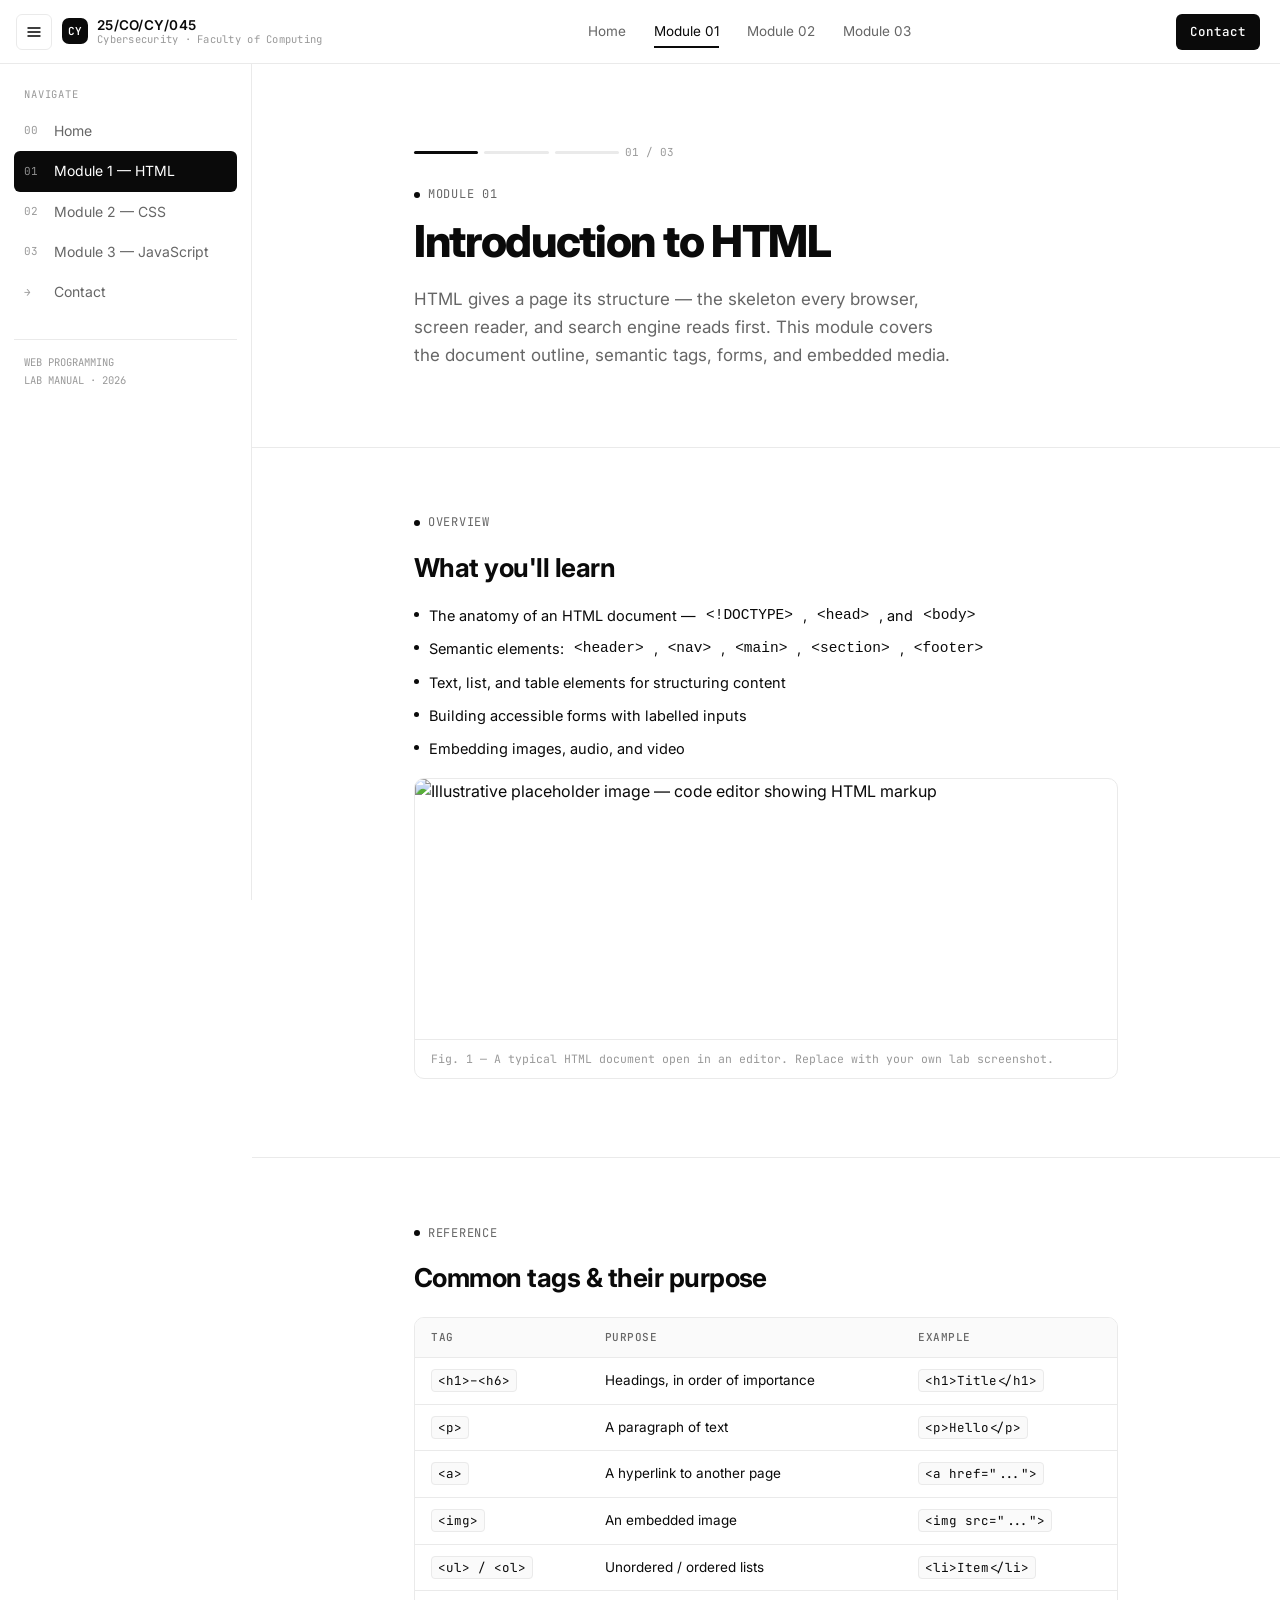
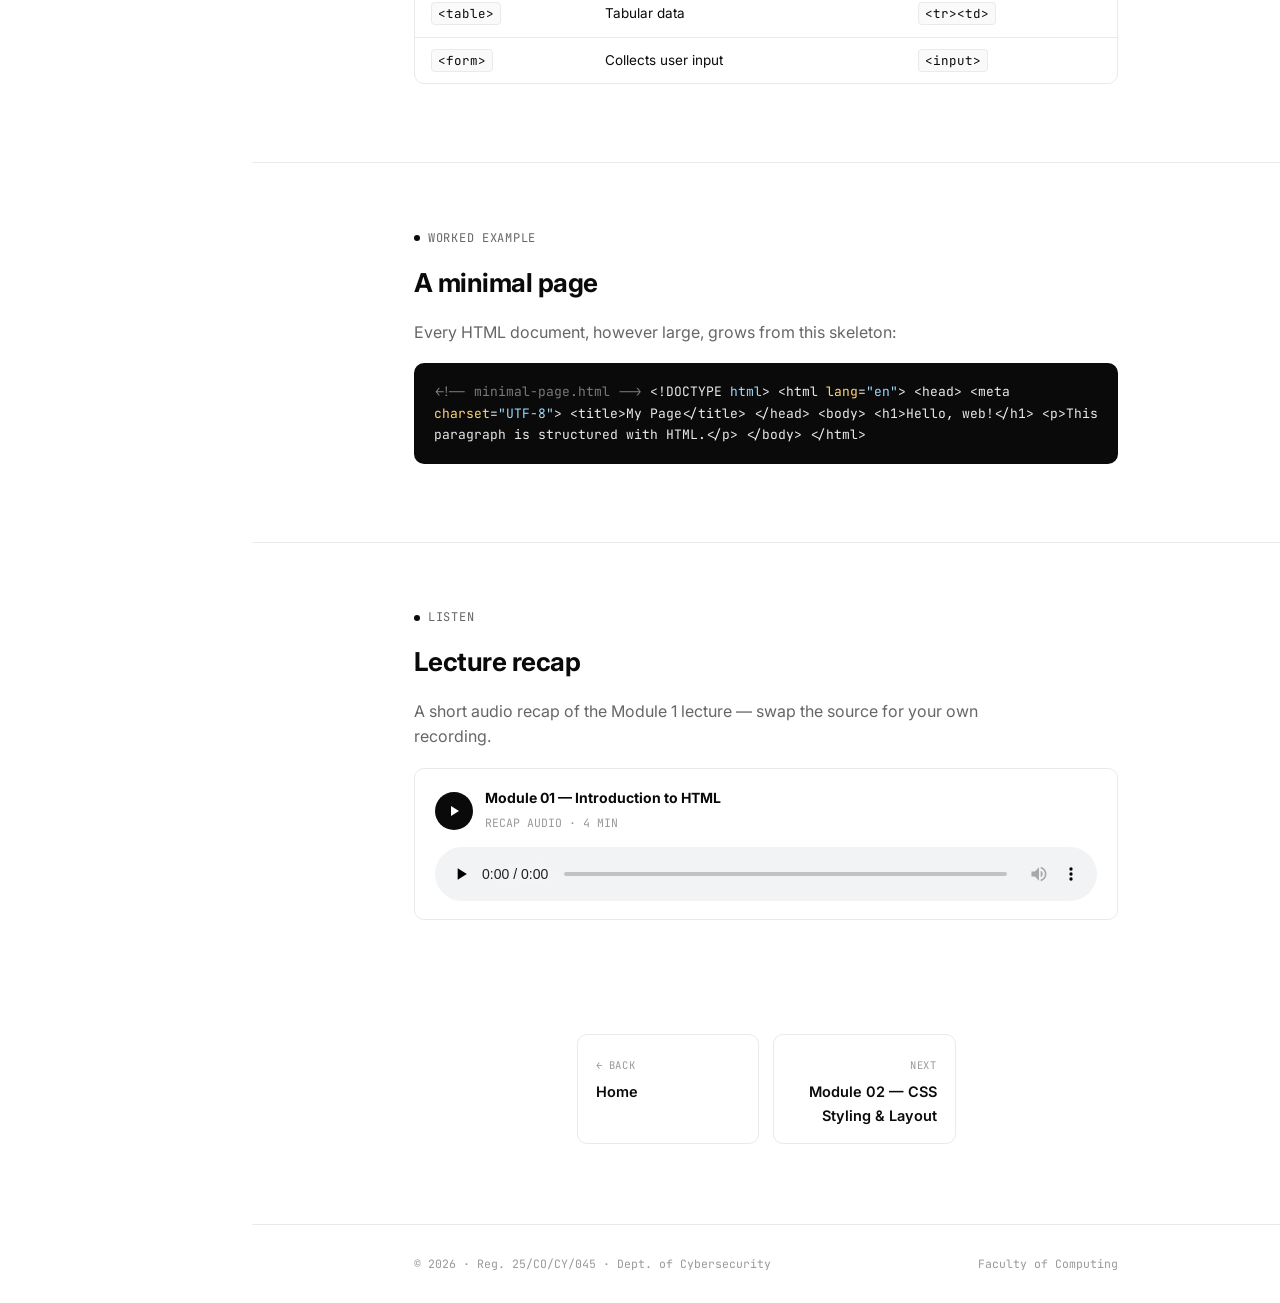
==== module-1.html @ 665caa6e "Add files via upload" ====
<!DOCTYPE html>
<html lang="en">
<head>
<meta charset="UTF-8">
<meta name="viewport" content="width=device-width, initial-scale=1.0">
<title>Module 01 — Introduction to HTML</title>
<meta name="description" content="Module 1 of the Web Programming lab manual: HTML document structure, semantic elements, forms, and media.">
<link rel="stylesheet" href="styles.css">
</head>
<body>

<div class="sidebar-overlay"></div>

<header class="site-header">
  <div class="header-left">
    <button class="menu-btn" aria-label="Toggle navigation">
      <svg viewBox="0 0 16 16" fill="none"><path d="M2 4h12M2 8h12M2 12h12" stroke="currentColor" stroke-width="1.4" stroke-linecap="round"/></svg>
    </button>
    <a href="index.html" class="brand">
      <span class="brand-mark">CY</span>
      <span class="brand-text"><b>25/CO/CY/045</b><span>Cybersecurity · Faculty of Computing</span></span>
    </a>
  </div>
  <nav class="header-nav">
    <a href="index.html">Home</a>
    <a href="module-1.html" class="active">Module 01</a>
    <a href="module-2.html">Module 02</a>
    <a href="module-3.html">Module 03</a>
  </nav>
  <a href="contact.html" class="header-cta">Contact</a>
</header>

<aside class="sidebar">
  <div class="sidebar-section">
    <span class="sidebar-label">Navigate</span>
    <a href="index.html" class="sidebar-link"><span class="sidebar-num">00</span>Home</a>
    <a href="module-1.html" class="sidebar-link active"><span class="sidebar-num">01</span>Module 1 — HTML</a>
    <a href="module-2.html" class="sidebar-link"><span class="sidebar-num">02</span>Module 2 — CSS</a>
    <a href="module-3.html" class="sidebar-link"><span class="sidebar-num">03</span>Module 3 — JavaScript</a>
    <a href="contact.html" class="sidebar-link"><span class="sidebar-num">→</span>Contact</a>
  </div>
  <div class="sidebar-foot">
    WEB PROGRAMMING<br>LAB MANUAL · 2026
  </div>
</aside>

<div class="content">

  <section class="hero" style="padding:80px 0 48px;">
    <div class="container reveal">
      <div class="rail" style="max-width:260px;">
        <div class="seg done"></div><div class="seg"></div><div class="seg"></div>
        <span class="rail-label">01 / 03</span>
      </div>
      <span class="eyebrow">Module 01</span>
      <h1 style="font-size:clamp(30px,4.4vw,44px);">Introduction to HTML</h1>
      <p class="lead">HTML gives a page its structure — the skeleton every browser, screen reader, and search engine reads first. This module covers the document outline, semantic tags, forms, and embedded media.</p>
    </div>
  </section>

  <section class="block">
    <div class="container">
      <span class="eyebrow reveal">Overview</span>
      <h2 class="reveal">What you'll learn</h2>
      <ul class="check-list reveal">
        <li>The anatomy of an HTML document — <code>&lt;!DOCTYPE&gt;</code>, <code>&lt;head&gt;</code>, and <code>&lt;body&gt;</code></li>
        <li>Semantic elements: <code>&lt;header&gt;</code>, <code>&lt;nav&gt;</code>, <code>&lt;main&gt;</code>, <code>&lt;section&gt;</code>, <code>&lt;footer&gt;</code></li>
        <li>Text, list, and table elements for structuring content</li>
        <li>Building accessible forms with labelled inputs</li>
        <li>Embedding images, audio, and video</li>
      </ul>

      <div class="figure reveal">
        <img src="https://picsum.photos/seed/html-structure/900/600" alt="Illustrative placeholder image — code editor showing HTML markup" loading="lazy">
        <figcaption>Fig. 1 — A typical HTML document open in an editor. Replace with your own lab screenshot.</figcaption>
      </div>
    </div>
  </section>

  <section class="block">
    <div class="container">
      <span class="eyebrow reveal">Reference</span>
      <h2 class="reveal">Common tags &amp; their purpose</h2>
      <div class="table-wrap reveal">
        <table>
          <thead>
            <tr><th>Tag</th><th>Purpose</th><th>Example</th></tr>
          </thead>
          <tbody>
            <tr><td><code>&lt;h1&gt;–&lt;h6&gt;</code></td><td>Headings, in order of importance</td><td><code>&lt;h1&gt;Title&lt;/h1&gt;</code></td></tr>
            <tr><td><code>&lt;p&gt;</code></td><td>A paragraph of text</td><td><code>&lt;p&gt;Hello&lt;/p&gt;</code></td></tr>
            <tr><td><code>&lt;a&gt;</code></td><td>A hyperlink to another page</td><td><code>&lt;a href="..."&gt;</code></td></tr>
            <tr><td><code>&lt;img&gt;</code></td><td>An embedded image</td><td><code>&lt;img src="..."&gt;</code></td></tr>
            <tr><td><code>&lt;ul&gt; / &lt;ol&gt;</code></td><td>Unordered / ordered lists</td><td><code>&lt;li&gt;Item&lt;/li&gt;</code></td></tr>
            <tr><td><code>&lt;table&gt;</code></td><td>Tabular data</td><td><code>&lt;tr&gt;&lt;td&gt;</code></td></tr>
            <tr><td><code>&lt;form&gt;</code></td><td>Collects user input</td><td><code>&lt;input&gt;</code></td></tr>
          </tbody>
        </table>
      </div>
    </div>
  </section>

  <section class="block">
    <div class="container">
      <span class="eyebrow reveal">Worked example</span>
      <h2 class="reveal">A minimal page</h2>
      <p class="reveal">Every HTML document, however large, grows from this skeleton:</p>
      <div class="codeblock reveal">
<span class="c1">&lt;!-- minimal-page.html --&gt;</span>
&lt;!DOCTYPE <span class="c2">html</span>&gt;
&lt;html <span class="c3">lang</span>=<span class="c2">"en"</span>&gt;
&lt;head&gt;
  &lt;meta <span class="c3">charset</span>=<span class="c2">"UTF-8"</span>&gt;
  &lt;title&gt;My Page&lt;/title&gt;
&lt;/head&gt;
&lt;body&gt;
  &lt;h1&gt;Hello, web!&lt;/h1&gt;
  &lt;p&gt;This paragraph is structured with HTML.&lt;/p&gt;
&lt;/body&gt;
&lt;/html&gt;
      </div>
    </div>
  </section>

  <section class="block">
    <div class="container">
      <span class="eyebrow reveal">Listen</span>
      <h2 class="reveal">Lecture recap</h2>
      <p class="reveal">A short audio recap of the Module 1 lecture — swap the source for your own recording.</p>
      <div class="audio-card reveal">
        <div class="audio-top">
          <div class="audio-icon">
            <svg viewBox="0 0 16 16" fill="none" width="16" height="16"><path d="M5 3v10l8-5-8-5Z" fill="currentColor"/></svg>
          </div>
          <div class="audio-meta">
            <b>Module 01 — Introduction to HTML</b>
            <span>RECAP AUDIO · 4 MIN</span>
          </div>
        </div>
        <audio controls preload="none">
          <source src="https://www.soundhelix.com/examples/mp3/SoundHelix-Song-1.mp3" type="audio/mpeg">
          Your browser does not support the audio element.
        </audio>
      </div>
    </div>
  </section>

  <div class="container">
    <div class="pager reveal">
      <a href="index.html"><span class="dir">← Back</span><div class="ttl">Home</div></a>
      <a href="module-2.html" class="next"><span class="dir">Next</span><div class="ttl">Module 02 — CSS Styling &amp; Layout</div></a>
    </div>
  </div>

  <footer class="site-footer">
    <div class="container">
      <p>© 2026 · Reg. 25/CO/CY/045 · Dept. of Cybersecurity</p>
      <p>Faculty of Computing</p>
    </div>
  </footer>
</div>

<script src="script.js"></script>
</body>
</html>
---- styles.css ----
/* ============================================================
   Web Programming — Lab Manual Site
   Design system: monochrome, hairline borders, Geist-inspired type
   ============================================================ */

@import url('https://fonts.googleapis.com/css2?family=Inter:wght@400;500;600;700;800&family=JetBrains+Mono:wght@400;500;600&display=swap');

:root{
  --bg: #ffffff;
  --fg: #0a0a0a;
  --muted: #666666;
  --faint: #999999;
  --border: #eaeaea;
  --border-strong:#dcdcdc;
  --subtle: #fafafa;
  --hover: #f3f3f3;
  --invert-bg:#0a0a0a;
  --invert-fg:#ffffff;

  --header-h: 64px;
  --sidebar-w: 252px;
  --max-w: 760px;

  --mono: 'JetBrains Mono', ui-monospace, SFMono-Regular, Menlo, monospace;
  --sans: 'Inter', -apple-system, BlinkMacSystemFont, 'Segoe UI', sans-serif;

  --radius-sm: 6px;
  --radius-md: 10px;

  --ease: cubic-bezier(.16,1,.3,1);
}

*{ box-sizing:border-box; }
html{ scroll-behavior:smooth; }
@media (prefers-reduced-motion: reduce){
  html{ scroll-behavior:auto; }
  *{ animation-duration:0.01ms !important; transition-duration:0.01ms !important; }
}

body{
  margin:0;
  background:var(--bg);
  color:var(--fg);
  font-family:var(--sans);
  font-size:16px;
  line-height:1.6;
  -webkit-font-smoothing:antialiased;
  text-rendering:optimizeLegibility;
}

a{ color:inherit; text-decoration:none; }
img{ max-width:100%; display:block; }
button{ font-family:inherit; }

::selection{ background:var(--fg); color:var(--bg); }

/* focus visibility */
a:focus-visible, button:focus-visible, input:focus-visible, textarea:focus-visible{
  outline:2px solid var(--fg);
  outline-offset:2px;
  border-radius:4px;
}

/* ---------------- Layout shell ---------------- */
.shell{ min-height:100vh; }

/* ---------------- Header ---------------- */
.site-header{
  position:fixed; top:0; left:0; right:0; height:var(--header-h);
  display:flex; align-items:center; justify-content:space-between;
  padding:0 20px 0 16px;
  border-bottom:1px solid var(--border);
  background:rgba(255,255,255,.78);
  backdrop-filter:blur(10px);
  -webkit-backdrop-filter:blur(10px);
  z-index:100;
  transition:box-shadow .25s var(--ease), border-color .25s var(--ease);
}
.site-header.scrolled{
  box-shadow:0 1px 0 rgba(0,0,0,0.04);
}
.header-left{ display:flex; align-items:center; gap:10px; }

.menu-btn{
  width:36px; height:36px; border:1px solid var(--border); background:var(--bg);
  border-radius:var(--radius-sm); cursor:pointer;
  display:flex; align-items:center; justify-content:center;
  transition:background .15s var(--ease), border-color .15s var(--ease);
}
.menu-btn:hover{ background:var(--hover); border-color:var(--border-strong); }
.menu-btn svg{ width:16px; height:16px; }

.brand{
  display:flex; align-items:center; gap:9px;
  font-family:var(--mono); font-size:13px; letter-spacing:.02em;
}
.brand-mark{
  width:26px; height:26px; border-radius:7px; background:var(--invert-bg);
  display:flex; align-items:center; justify-content:center;
  color:var(--invert-fg); font-family:var(--mono); font-size:11px; font-weight:600;
}
.brand-text{ display:flex; flex-direction:column; line-height:1.15; }
.brand-text b{ font-family:var(--sans); font-size:13.5px; font-weight:600; }
.brand-text span{ font-size:10.5px; color:var(--faint); }

.header-nav{ display:flex; align-items:center; gap:28px; }
.header-nav a{
  font-size:13.5px; color:var(--muted); position:relative; padding:4px 0;
  transition:color .15s var(--ease);
}
.header-nav a:hover{ color:var(--fg); }
.header-nav a.active{ color:var(--fg); }
.header-nav a.active::after{
  content:''; position:absolute; left:0; right:0; bottom:-2px; height:2px; background:var(--fg);
}

.header-cta{
  font-family:var(--mono); font-size:12.5px; font-weight:500;
  background:var(--invert-bg); color:var(--invert-fg);
  padding:8px 14px; border-radius:var(--radius-sm);
  transition:opacity .15s var(--ease), transform .15s var(--ease);
}
.header-cta:hover{ opacity:.82; }

@media (max-width:900px){
  .header-nav{ display:none; }
}

/* ---------------- Sidebar ---------------- */
.sidebar{
  position:fixed; top:var(--header-h); left:0; bottom:0; width:var(--sidebar-w);
  border-right:1px solid var(--border);
  background:var(--bg);
  padding:22px 14px;
  overflow-y:auto;
  z-index:90;
  transition:transform .32s var(--ease);
}
.sidebar-section{ margin-bottom:26px; }
.sidebar-label{
  font-family:var(--mono); font-size:10.5px; letter-spacing:.08em; text-transform:uppercase;
  color:var(--faint); padding:0 10px; margin-bottom:8px; display:block;
}
.sidebar-link{
  display:flex; align-items:center; gap:10px;
  padding:9px 10px; border-radius:var(--radius-sm);
  font-size:14px; color:var(--muted);
  transition:background .15s var(--ease), color .15s var(--ease);
}
.sidebar-link:hover{ background:var(--subtle); color:var(--fg); }
.sidebar-link.active{ background:var(--invert-bg); color:var(--invert-fg); }
.sidebar-num{
  font-family:var(--mono); font-size:11px; color:var(--faint); width:20px; flex-shrink:0;
}
.sidebar-link.active .sidebar-num{ color:rgba(255,255,255,.55); }

.sidebar-foot{
  margin-top:auto; padding:14px 10px; border-top:1px solid var(--border);
  font-family:var(--mono); font-size:10.5px; color:var(--faint); line-height:1.7;
}

.sidebar-overlay{
  position:fixed; inset:0; background:rgba(10,10,10,.32);
  z-index:85; opacity:0; pointer-events:none; transition:opacity .25s var(--ease);
}

@media (max-width:900px){
  .sidebar{ transform:translateX(-100%); box-shadow:0 0 40px rgba(0,0,0,.08); }
  body.sidebar-open .sidebar{ transform:translateX(0); }
  body.sidebar-open .sidebar-overlay{ opacity:1; pointer-events:auto; }
}

/* ---------------- Main content ---------------- */
.content{
  margin-left:var(--sidebar-w);
  padding-top:var(--header-h);
  min-height:100vh;
  display:flex; flex-direction:column;
}
@media (max-width:900px){
  .content{ margin-left:0; }
}

.container{
  max-width:var(--max-w); margin:0 auto; padding:0 28px;
}
@media (max-width:560px){
  .container{ padding:0 18px; }
}

/* ---------------- Reveal-on-scroll ---------------- */
.reveal{
  opacity:0; transform:translateY(14px);
  transition:opacity .6s var(--ease), transform .6s var(--ease);
}
.reveal.visible{ opacity:1; transform:translateY(0); }
.reveal-1{ transition-delay:.05s; }
.reveal-2{ transition-delay:.12s; }
.reveal-3{ transition-delay:.19s; }

/* ---------------- Eyebrow / labels ---------------- */
.eyebrow{
  font-family:var(--mono); font-size:12px; letter-spacing:.06em; text-transform:uppercase;
  color:var(--muted); display:inline-flex; align-items:center; gap:8px; margin-bottom:14px;
}
.eyebrow::before{
  content:''; width:6px; height:6px; border-radius:50%; background:var(--fg); display:inline-block;
}

/* ---------------- Hero ---------------- */
.hero{ padding:96px 0 64px; border-bottom:1px solid var(--border); }
.hero h1{
  font-size:clamp(34px,5.4vw,54px); font-weight:800; letter-spacing:-.03em;
  line-height:1.06; margin:0 0 20px;
}
.hero p.lead{
  font-size:17px; color:var(--muted); max-width:540px; margin:0 0 30px; line-height:1.65;
}
.hero-actions{ display:flex; gap:12px; flex-wrap:wrap; }

.btn{
  display:inline-flex; align-items:center; gap:8px;
  font-size:14px; font-weight:500; padding:11px 18px; border-radius:var(--radius-sm);
  border:1px solid var(--border-strong);
  transition:background .15s var(--ease), color .15s var(--ease), border-color .15s var(--ease), transform .15s var(--ease);
}
.btn-primary{ background:var(--invert-bg); color:var(--invert-fg); border-color:var(--invert-bg); }
.btn-primary:hover{ opacity:.85; }
.btn-ghost{ background:var(--bg); color:var(--fg); }
.btn-ghost:hover{ background:var(--subtle); }

/* ---------------- Sections ---------------- */
section.block{ padding:60px 0; border-bottom:1px solid var(--border); }
section.block:last-of-type{ border-bottom:none; }
.block h2{
  font-size:26px; font-weight:700; letter-spacing:-.02em; margin:0 0 16px;
}
.block h3{
  font-size:18px; font-weight:600; margin:30px 0 12px;
}
.block p{ color:var(--muted); margin:0 0 14px; max-width:62ch; }
.block p strong{ color:var(--fg); }

/* ---------------- Module index cards ---------------- */
.module-grid{ display:grid; grid-template-columns:repeat(3,1fr); gap:16px; margin-top:8px; }
@media (max-width:760px){ .module-grid{ grid-template-columns:1fr; } }

.module-card{
  border:1px solid var(--border); border-radius:var(--radius-md);
  padding:22px 20px; display:flex; flex-direction:column; gap:10px;
  transition:border-color .2s var(--ease), transform .2s var(--ease), box-shadow .2s var(--ease);
  background:var(--bg);
}
.module-card:hover{
  border-color:var(--border-strong); transform:translateY(-3px);
  box-shadow:0 12px 24px -16px rgba(0,0,0,.18);
}
.module-card .num{ font-family:var(--mono); font-size:12px; color:var(--faint); }
.module-card h3{ margin:0; font-size:16.5px; font-weight:600; }
.module-card p{ font-size:13.5px; margin:0; color:var(--muted); }
.module-card .go{
  margin-top:auto; font-family:var(--mono); font-size:12px; display:flex; align-items:center; gap:6px;
  color:var(--fg);
}
.module-card .go svg{ width:12px; height:12px; transition:transform .2s var(--ease); }
.module-card:hover .go svg{ transform:translateX(3px); }

/* ---------------- Lists ---------------- */
.check-list{ list-style:none; padding:0; margin:0 0 14px; display:flex; flex-direction:column; gap:10px; }
.check-list li{
  display:flex; align-items:flex-start; gap:10px; font-size:14.5px; color:var(--fg);
}
.check-list li::before{
  content:''; width:5px; height:5px; border-radius:50%; background:var(--fg);
  margin-top:8px; flex-shrink:0;
}

/* ---------------- Table ---------------- */
.table-wrap{ overflow-x:auto; border:1px solid var(--border); border-radius:var(--radius-md); margin:18px 0; }
table{ width:100%; border-collapse:collapse; font-size:13.5px; min-width:480px; }
thead{ background:var(--subtle); }
th{
  text-align:left; padding:11px 16px; font-family:var(--mono); font-size:11px;
  letter-spacing:.05em; text-transform:uppercase; color:var(--muted); font-weight:500;
  border-bottom:1px solid var(--border);
}
td{ padding:12px 16px; border-bottom:1px solid var(--border); color:var(--fg); }
tbody tr:last-child td{ border-bottom:none; }
tbody tr:hover{ background:var(--subtle); }
td code, p code{
  font-family:var(--mono); font-size:12.5px; background:var(--subtle);
  padding:2px 6px; border-radius:4px; border:1px solid var(--border);
}

/* ---------------- Image figure ---------------- */
.figure{
  border:1px solid var(--border); border-radius:var(--radius-md); overflow:hidden; margin:18px 0;
}
.figure img{ width:100%; height:260px; object-fit:cover; }
.figure figcaption{
  font-family:var(--mono); font-size:11.5px; color:var(--faint);
  padding:10px 16px; border-top:1px solid var(--border);
}

/* ---------------- Code block ---------------- */
.codeblock{
  background:var(--invert-bg); color:#eaeaea; border-radius:var(--radius-md);
  padding:18px 20px; overflow-x:auto; margin:18px 0;
  font-family:var(--mono); font-size:13px; line-height:1.65;
}
.codeblock .c1{ color:#7a7a7a; }
.codeblock .c2{ color:#9fd9ff; }
.codeblock .c3{ color:#ffd479; }

/* ---------------- Audio player ---------------- */
.audio-card{
  border:1px solid var(--border); border-radius:var(--radius-md); padding:18px 20px; margin:18px 0;
  display:flex; flex-direction:column; gap:12px;
}
.audio-card .audio-top{ display:flex; align-items:center; gap:12px; }
.audio-icon{
  width:38px; height:38px; border-radius:50%; background:var(--invert-bg); color:var(--invert-fg);
  display:flex; align-items:center; justify-content:center; flex-shrink:0;
}
.audio-meta b{ display:block; font-size:14px; }
.audio-meta span{ font-family:var(--mono); font-size:11.5px; color:var(--faint); }
audio{ width:100%; }

/* ---------------- Pager (prev/next between modules) ---------------- */
.pager{
  display:flex; justify-content:space-between; gap:14px; padding:36px 0 80px;
}
.pager a{
  flex:1; border:1px solid var(--border); border-radius:var(--radius-md);
  padding:16px 18px; transition:border-color .2s var(--ease), background .2s var(--ease);
}
.pager a:hover{ background:var(--subtle); border-color:var(--border-strong); }
.pager .dir{ font-family:var(--mono); font-size:10.5px; color:var(--faint); text-transform:uppercase; letter-spacing:.06em; }
.pager .ttl{ font-size:14.5px; font-weight:600; margin-top:4px; }
.pager .next{ text-align:right; }

/* ---------------- Progress rail (module sequence) ---------------- */
.rail{ display:flex; align-items:center; gap:6px; margin-bottom:18px; }
.rail .seg{ height:3px; flex:1; background:var(--border); border-radius:2px; overflow:hidden; }
.rail .seg.done{ background:var(--fg); }
.rail-label{ font-family:var(--mono); font-size:11px; color:var(--faint); white-space:nowrap; }

/* ---------------- Contact page ---------------- */
.profile-grid{ display:grid; grid-template-columns:1fr 1fr; gap:14px; margin:18px 0 6px; }
@media (max-width:560px){ .profile-grid{ grid-template-columns:1fr; } }
.profile-item{ border:1px solid var(--border); border-radius:var(--radius-md); padding:16px 18px; }
.profile-item span{ font-family:var(--mono); font-size:10.5px; text-transform:uppercase; letter-spacing:.06em; color:var(--faint); display:block; margin-bottom:6px; }
.profile-item b{ font-size:16px; font-weight:600; }

form.contact-form{ display:flex; flex-direction:column; gap:16px; margin-top:24px; max-width:520px; }
.field{ display:flex; flex-direction:column; gap:7px; }
.field label{ font-size:13px; font-weight:500; }
.field .req{ color:var(--faint); font-weight:400; }
.field input, .field textarea{
  font-family:var(--sans); font-size:14.5px; padding:11px 13px;
  border:1px solid var(--border-strong); border-radius:var(--radius-sm);
  background:var(--bg); color:var(--fg);
  transition:border-color .15s var(--ease), box-shadow .15s var(--ease);
}
.field input:focus, .field textarea:focus{
  outline:none; border-color:var(--fg); box-shadow:0 0 0 3px rgba(10,10,10,.06);
}
.field textarea{ resize:vertical; min-height:110px; font-family:var(--sans); }
.form-submit{
  font-family:var(--mono); font-size:13px; font-weight:500;
  background:var(--invert-bg); color:var(--invert-fg);
  padding:12px 20px; border:none; border-radius:var(--radius-sm); cursor:pointer;
  width:fit-content; transition:opacity .15s var(--ease);
}
.form-submit:hover{ opacity:.85; }
.form-note{ font-size:12.5px; color:var(--faint); margin-top:-4px; }
.form-success{
  display:none; align-items:center; gap:10px; font-size:14px;
  border:1px solid var(--border); border-radius:var(--radius-sm); padding:13px 16px; background:var(--subtle);
}
.form-success.show{ display:flex; }
.form-success svg{ width:16px; height:16px; flex-shrink:0; }

/* ---------------- Footer ---------------- */
.site-footer{
  margin-top:auto; border-top:1px solid var(--border); padding:30px 0; 
}
.site-footer .container{
  display:flex; justify-content:space-between; align-items:center; flex-wrap:wrap; gap:10px;
}
.site-footer p{ font-family:var(--mono); font-size:11.5px; color:var(--faint); margin:0; }
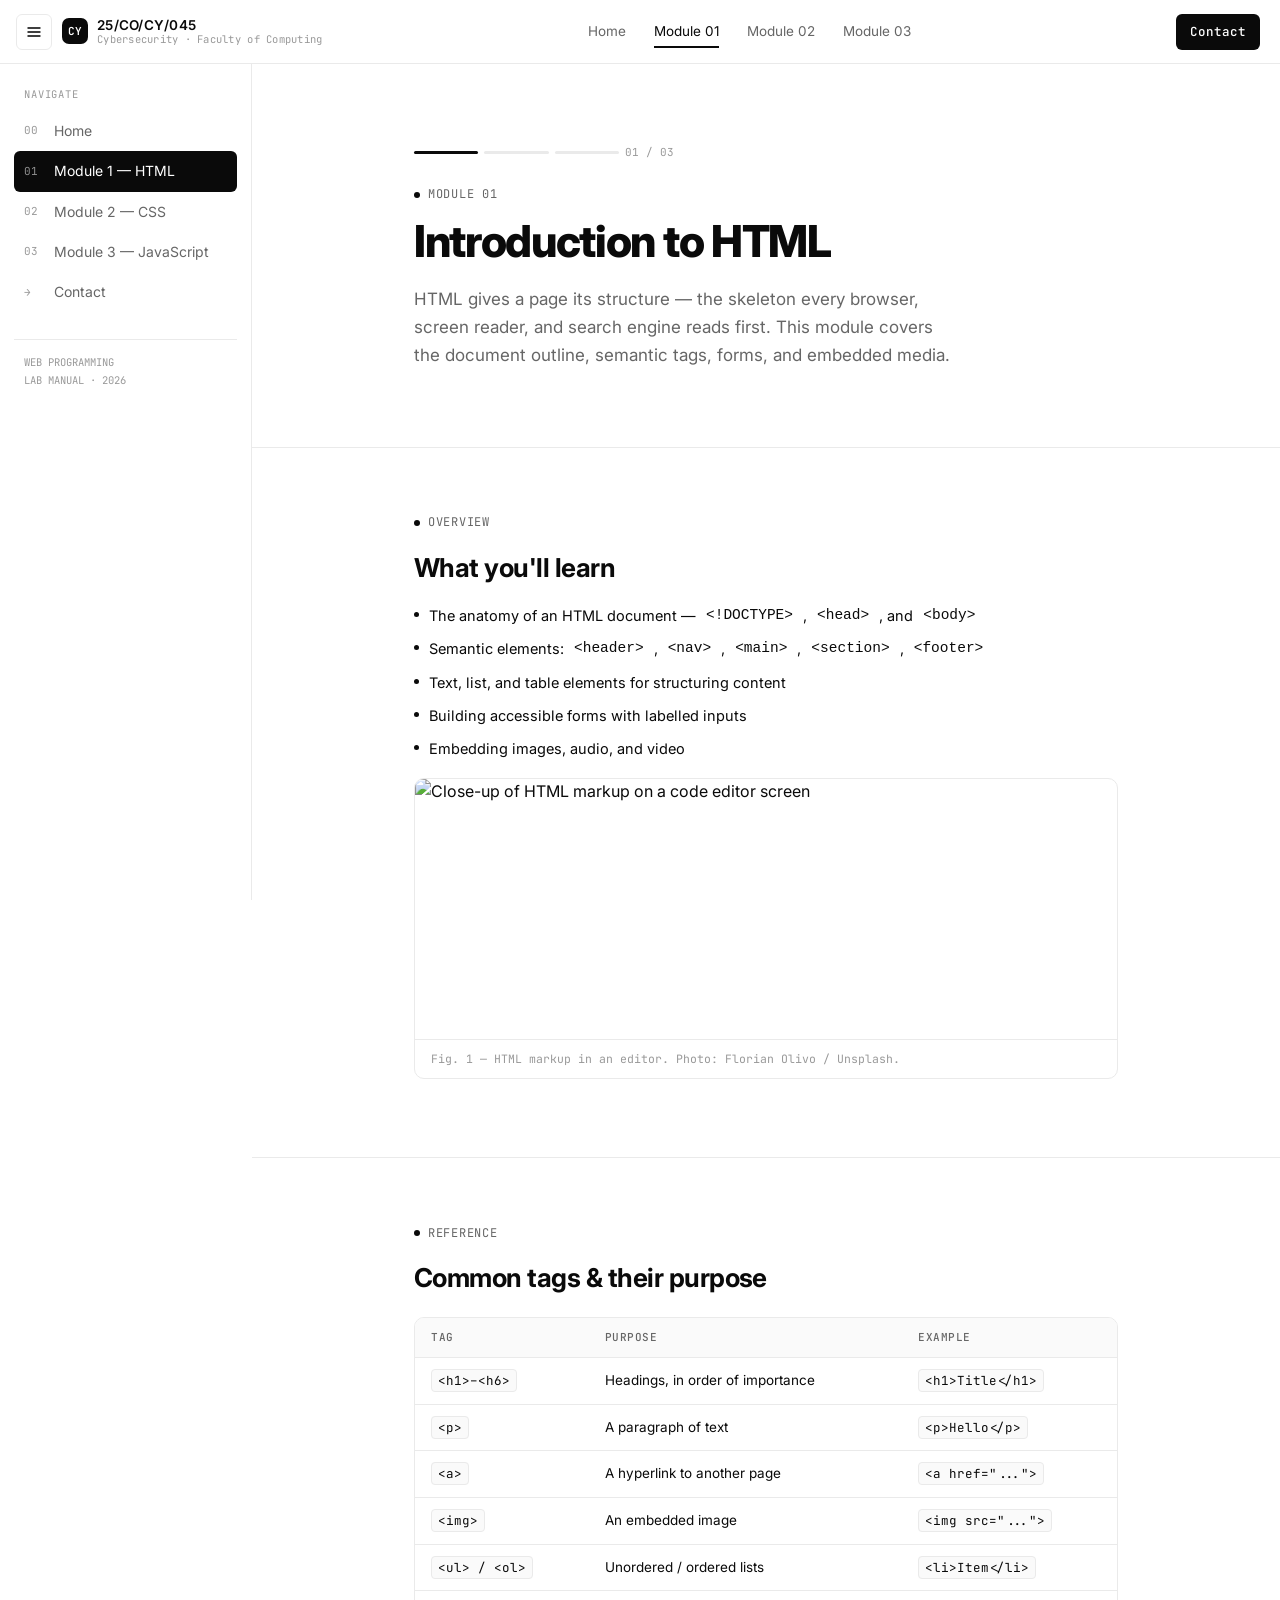
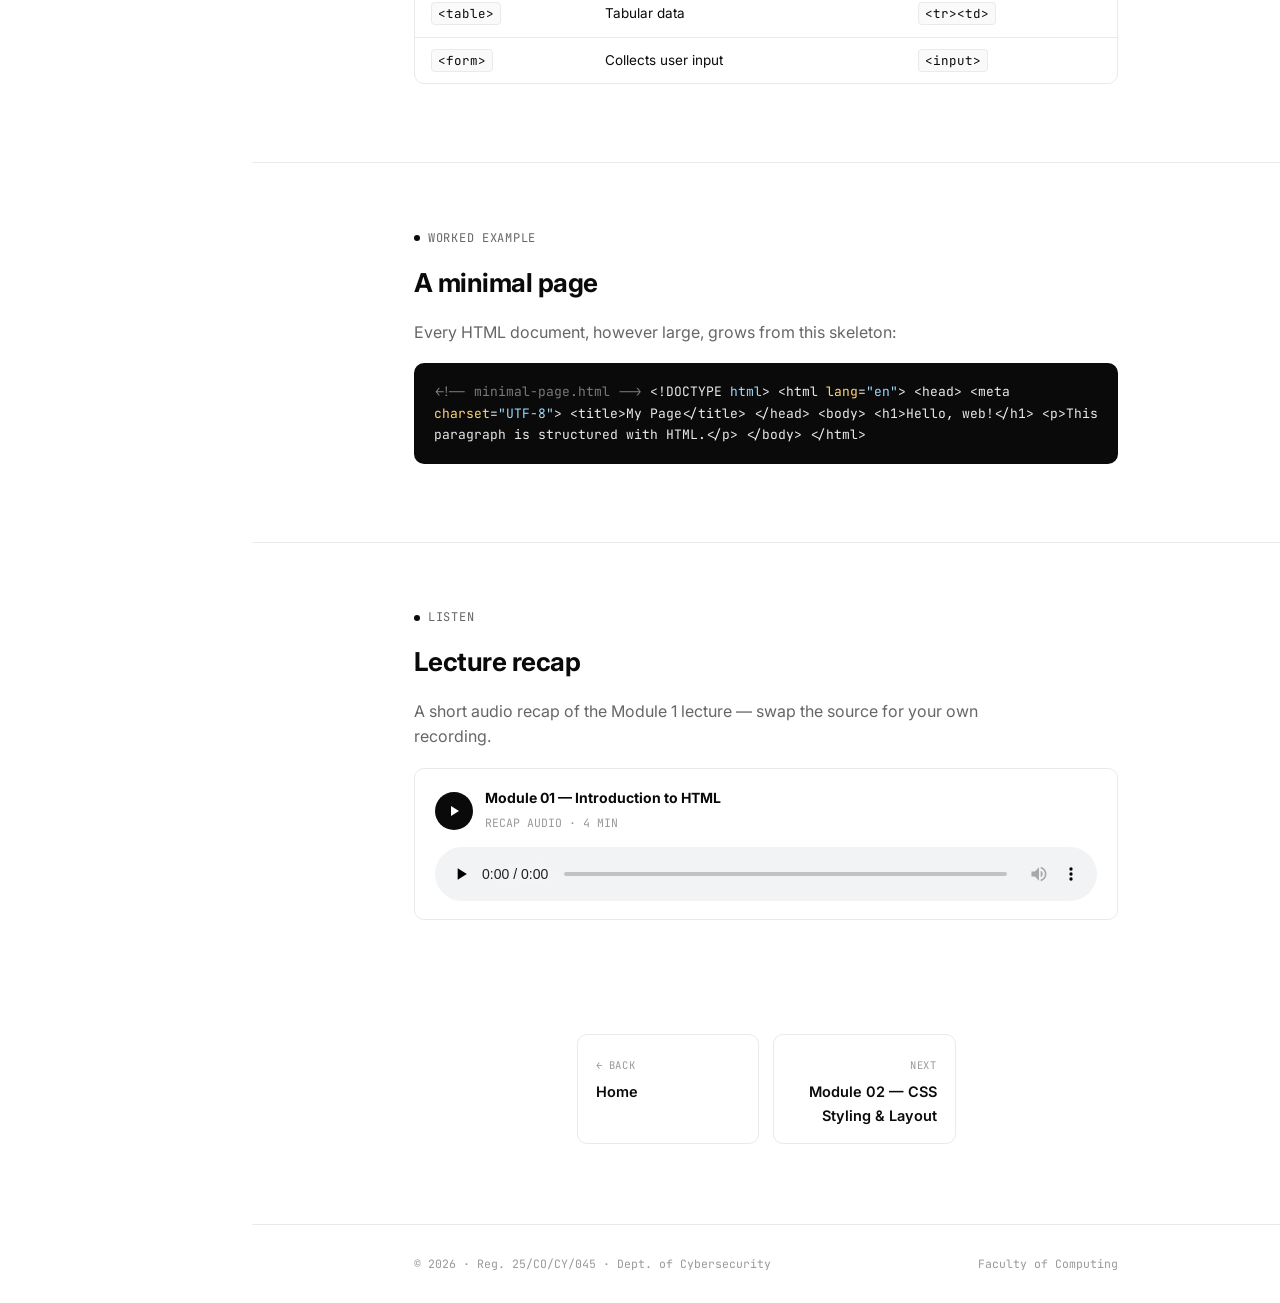
==== commit d440bd8a: "Add files via upload" ====
--- a/module-1.html
+++ b/module-1.html
@@ -71,8 +71,8 @@
       </ul>
 
       <div class="figure reveal">
-        <img src="https://picsum.photos/seed/html-structure/900/600" alt="Illustrative placeholder image — code editor showing HTML markup" loading="lazy">
-        <figcaption>Fig. 1 — A typical HTML document open in an editor. Replace with your own lab screenshot.</figcaption>
+        <img src="https://images.unsplash.com/photo-1542831371-29b0f74f9713?auto=format&fit=crop&w=1200&q=70" alt="Close-up of HTML markup on a code editor screen" loading="lazy">
+        <figcaption>Fig. 1 — HTML markup in an editor. Photo: Florian Olivo / Unsplash.</figcaption>
       </div>
     </div>
   </section>
--- a/styles.css
+++ b/styles.css
@@ -32,6 +32,7 @@
 
 *{ box-sizing:border-box; }
 html{ scroll-behavior:smooth; }
+html, body{ max-width:100%; overflow-x:hidden; }
 @media (prefers-reduced-motion: reduce){
   html{ scroll-behavior:auto; }
   *{ animation-duration:0.01ms !important; transition-duration:0.01ms !important; }
@@ -125,6 +126,15 @@
 @media (max-width:900px){
   .header-nav{ display:none; }
 }
+@media (max-width:480px){
+  .site-header{ padding:0 12px 0 10px; }
+  .brand{ gap:7px; }
+  .brand-text span{ display:none; }
+  .header-cta{ padding:7px 11px; font-size:11.5px; }
+}
+@media (max-width:360px){
+  .header-cta{ display:none; }
+}
 
 /* ---------------- Sidebar ---------------- */
 .sidebar{
@@ -169,6 +179,9 @@
   body.sidebar-open .sidebar{ transform:translateX(0); }
   body.sidebar-open .sidebar-overlay{ opacity:1; pointer-events:auto; }
 }
+@media (max-width:360px){
+  .sidebar{ width:84vw; }
+}
 
 /* ---------------- Main content ---------------- */
 .content{
@@ -186,6 +199,12 @@
 }
 @media (max-width:560px){
   .container{ padding:0 18px; }
+}
+@media (max-width:480px){
+  .hero{ padding:56px 0 40px !important; }
+  .hero h1{ font-size:clamp(26px,8vw,34px) !important; }
+  section.block{ padding:40px 0; }
+  .module-card{ padding:18px 16px; }
 }
 
 /* ---------------- Reveal-on-scroll ---------------- */
@@ -297,6 +316,9 @@
   border:1px solid var(--border); border-radius:var(--radius-md); overflow:hidden; margin:18px 0;
 }
 .figure img{ width:100%; height:260px; object-fit:cover; }
+@media (max-width:480px){
+  .figure img{ height:190px; }
+}
 .figure figcaption{
   font-family:var(--mono); font-size:11.5px; color:var(--faint);
   padding:10px 16px; border-top:1px solid var(--border);
@@ -317,7 +339,7 @@
   border:1px solid var(--border); border-radius:var(--radius-md); padding:18px 20px; margin:18px 0;
   display:flex; flex-direction:column; gap:12px;
 }
-.audio-card .audio-top{ display:flex; align-items:center; gap:12px; }
+.audio-card .audio-top{ display:flex; align-items:center; gap:12px; flex-wrap:wrap; }
 .audio-icon{
   width:38px; height:38px; border-radius:50%; background:var(--invert-bg); color:var(--invert-fg);
   display:flex; align-items:center; justify-content:center; flex-shrink:0;
@@ -338,6 +360,10 @@
 .pager .dir{ font-family:var(--mono); font-size:10.5px; color:var(--faint); text-transform:uppercase; letter-spacing:.06em; }
 .pager .ttl{ font-size:14.5px; font-weight:600; margin-top:4px; }
 .pager .next{ text-align:right; }
+@media (max-width:560px){
+  .pager{ flex-direction:column; }
+  .pager a, .pager a.next{ text-align:left; }
+}
 
 /* ---------------- Progress rail (module sequence) ---------------- */
 .rail{ display:flex; align-items:center; gap:6px; margin-bottom:18px; }
